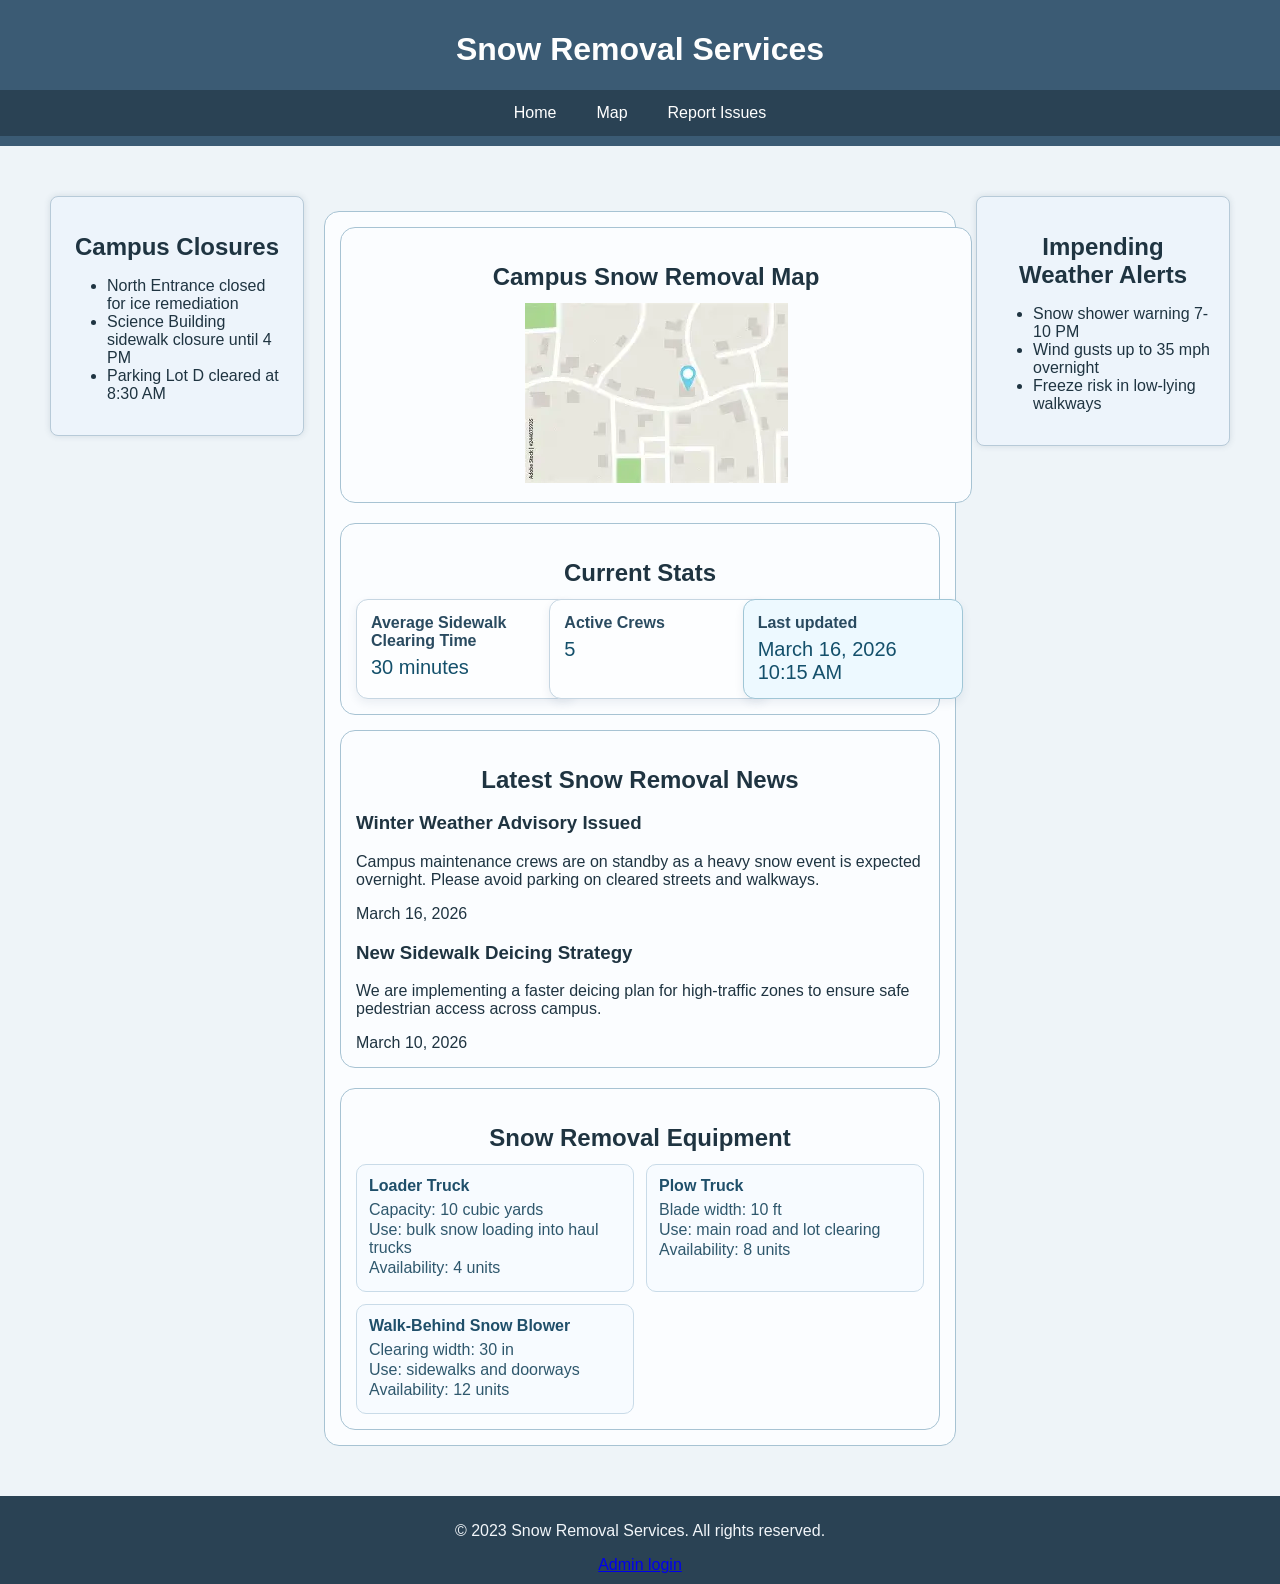
==== pages/index.html @ ed8ef7a3 "fixed all links between pages to reflect the current file structure." ====
<!DOCTYPE html>
<html lang="en">
<head>
    <meta charset="UTF-8">
    <meta name="viewport" content="width=device-width, initial-scale=1.0">
    <title>Snow Removal - Home</title>
    <link rel="stylesheet" href="../css/styles.css">
</head>
<body>
    <header>
        <h1>Snow Removal Services</h1>
        <nav>
            <ul>
                <li><a href="home.html">Home</a></li>
                <li><a href="map.html">Map</a></li>
                <li><a href="report.html">Report Issues</a></li>
            </ul>
        </nav>
    </header>
    
    <main class="dashboard">
        <aside class="sidebar left">
            <h2>Campus Closures</h2>
            <ul>
                <li>North Entrance closed for ice remediation</li>
                <li>Science Building sidewalk closure until 4 PM</li>
                <li>Parking Lot D cleared at 8:30 AM</li>
            </ul>
        </aside>

        <section class="content">
            <section class="map-thumbnail">
                <h2>Campus Snow Removal Map</h2>
                <a href="map.html">
                    <img src="../src/assets/campus-map-thumbnail.jpg" alt="Clickable map thumbnail" />
                </a>
            </section>

            <section class="stats">
                <h2>Current Stats</h2>
                <div class="stat-item-container">
                    <div class="stat-item">
                        <div class="stat-label">Average Sidewalk Clearing Time</div>
                        <div class="stat-value" id="avg-clearing-time">30 minutes</div>
                    </div>
                    <div class="stat-item">
                        <div class="stat-label">Active Crews</div>
                        <div class="stat-value" id="active-crews">5</div>
                    </div>
                    <div class="stat-item updated">
                        <div class="stat-label">Last updated</div>
                        <div class="stat-value" id="last-updated">March 16, 2026 10:15 AM</div>
                    </div>
                </div>
            </section>
            <section class="news">
            <h2>Latest Snow Removal News</h2>
            <article>
                <h3>Winter Weather Advisory Issued</h3>
                <p>Campus maintenance crews are on standby as a heavy snow event is expected overnight. Please avoid parking on cleared streets and walkways.</p>
                <time datetime="2026-03-16">March 16, 2026</time>
            </article>
            <article>
                <h3>New Sidewalk Deicing Strategy</h3>
                <p>We are implementing a faster deicing plan for high-traffic zones to ensure safe pedestrian access across campus.</p>
                <time datetime="2026-03-10">March 10, 2026</time>
            </article>
        </section>
                <section class="equipment">
            <h2>Snow Removal Equipment</h2>
            <div class="equipment-list">
                <div class="equipment-item">
                    <h4>Loader Truck</h4>
                    <p>Capacity: 10 cubic yards</p>
                    <p>Use: bulk snow loading into haul trucks</p>
                    <p>Availability: 4 units</p>
                </div>
                <div class="equipment-item">
                    <h4>Plow Truck</h4>
                    <p>Blade width: 10 ft</p>
                    <p>Use: main road and lot clearing</p>
                    <p>Availability: 8 units</p>
                </div>
                <div class="equipment-item">
                    <h4>Walk-Behind Snow Blower</h4>
                    <p>Clearing width: 30 in</p>
                    <p>Use: sidewalks and doorways</p>
                    <p>Availability: 12 units</p>
                </div>
            </div>
        </section>
        </section>

        <aside class="sidebar right">
            <h2>Impending Weather Alerts</h2>
            <ul>
                <li>Snow shower warning 7-10 PM</li>
                <li>Wind gusts up to 35 mph overnight</li>
                <li>Freeze risk in low-lying walkways</li>
            </ul>
        </aside>
    </main>

    <footer>
        <p>&copy; 2023 Snow Removal Services. All rights reserved.</p>
        <a href="admin.html">Admin login</a>
    </footer>

    <script src="../js/main.js"></script>
</body>
</html>
---- css/styles.css ----
body {
    font-family: Arial, sans-serif;
    margin: 0;
    padding: 0;
    background-color: #eef4f8;
    color: #1f3441;
}

header {
    background-color: #3b5b74;
    color: #fefefe;
    padding: 10px 0;
    text-align: center;
}

nav {
    display: flex;
    justify-content: center;
    background-color: #2a4254;
    flex-wrap: nowrap; 
    overflow-x: auto; 
    white-space: nowrap; 
}


nav a {
    display: inline-block; 
    color: white;
    padding: 14px 20px;
    text-decoration: none;
    text-align: center;
    flex-shrink: 0; 
}

nav ul {
    display: flex;
    list-style: none;
    margin: 0;
    padding: 0;
}

nav li {
    flex-shrink: 0;
}


nav a:hover {
    background-color: #d6e7f2;
    color: #1f3d4f;
}

main {
    margin: 50px;
}

main.dashboard {
    display: flex;
    align-items: flex-start;
    gap: 20px;
}

.sidebar {
    width: 220px;
    background: #edf4fb;
    border: 1px solid #b7cad8;
    border-radius: 8px;
    padding: 16px;
    box-shadow: 0 0 6px rgba(52,79,99,0.15);
}

.content {
    flex: 1;
}

section {
    border: #a7c3d3 solid 1px;
    margin-top: 15px;
    padding: 15px;
    background: #fbfdff;
    border-radius: 15px;;
}

@media (max-width: 900px) {
    main.dashboard {
        flex-direction: column;
        margin: 20px;
    }

    .sidebar {
        width: 100%;
    }
}


.container {
    padding: 20px;
}

.map-thumbnail {
    width: 100%;
    max-width: 600px;
    cursor: pointer;
    margin: 0 auto;
    text-align: center;
}

.map-key {
    margin-top: 20px;
    background: #f7fbff;
    border: 1px solid #c9dbe8;
    border-radius: 10px;
    padding: 12px;
}

.map-layout {
    display: flex;
    gap: 20px;
    align-items: flex-start;
}

/* Map takes most of the space */
#map {
    flex: 3;
    height: 500px; /* IMPORTANT: Leaflet needs height */
    border: 1px solid #a7c3d3;
    border-radius: 8px;
}

/* Key sits on the right */
#map-key {
    flex: 1;
    background: #edf4fb;
    border: 1px solid #b7cad8;
    border-radius: 8px;
    padding: 10px;
}

/* Make iframe fill nicely */
#map-key iframe {
    width: 100%;
    height: 300px;
    border: none;
}

.stats {
    display: block;
    margin-top: 20px;
}

.equipment {
    margin-top: 20px;
}

.equipment-list {
    display: grid;
    grid-template-columns: repeat(auto-fit, minmax(190px, 1fr));
    gap: 12px;
}

.equipment-item {
    background: #f7fbff;
    border: 1px solid #c9dbe8;
    border-radius: 10px;
    padding: 12px;
}

.equipment-item h4 {
    margin: 0 0 6px 0;
    color: #1f4f6a;
}

.equipment-item p {
    margin: 2px 0;
    color: #2f586d;
}

h2 {
    text-align: center;
    margin-bottom: 12px;
}

.stat-item-container {
    display: grid;
    grid-template-columns: repeat(3, minmax(0, 1fr));
    gap: 12px;
    width: 100%;
}

.stat-item {
    background-color: #fdfeff;
    border: 1px solid #c6d6e2;
    border-radius: 12px;
    padding: 14px;
    width: calc(33% - 8px);
    min-width: 190px;
    box-shadow: 0 4px 10px rgba(41,70,96,0.08);
}

.stat-item .stat-label {
    font-weight: 700;
    color: #2a4b60;
    margin-bottom: 6px;
}

.stat-item .stat-value {
    font-size: 1.25em;
    color: #14506b;
}

.stat-item.updated {
    background-color: #edf9ff;
    border-color: #a0c6d6;
}

footer {
    text-align: center;
    padding: 10px 0;
    background-color: #2a4254;
    color: #f1f5f9;
    position: relative;
    bottom: 0;
    width: 100%;
}

.error-message {
    color: red;
    font-size: 0.9em;
    margin-left: 5px;
}

form label {
    vertical-align: top;
}

form input,
form select,
form textarea {
    vertical-align: top;
}
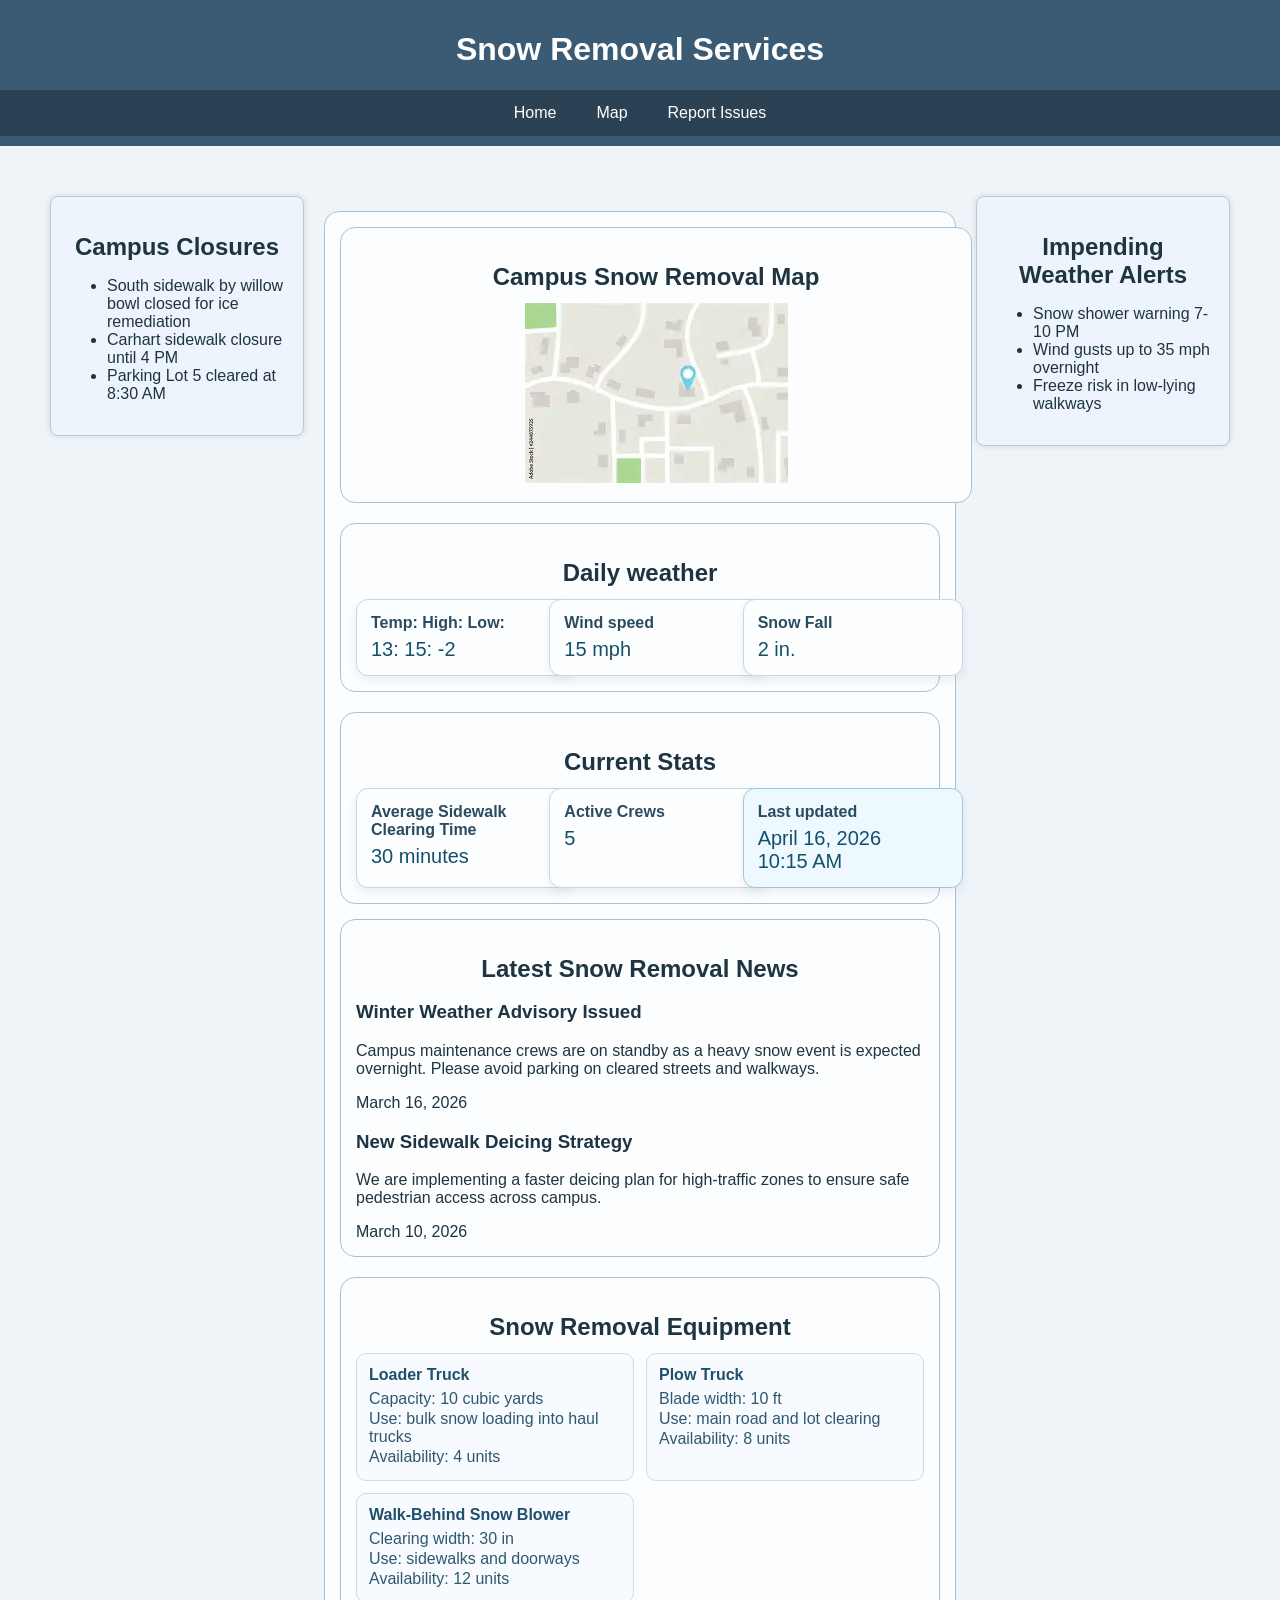
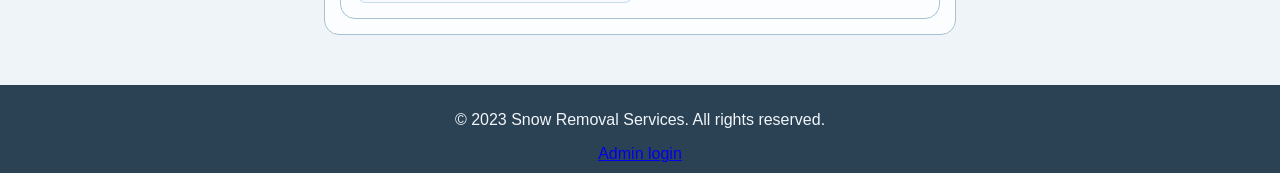
==== commit 9be3a6f0: "added weather stats to home and update map-key" ====
--- a/pages/index.html
+++ b/pages/index.html
@@ -1,3 +1,6 @@
+<!-- *Author: Ethan McEvoy
+     *Date: 2024-06-01      -->
+     
 <!DOCTYPE html>
 <html lang="en">
 <head>
@@ -22,9 +25,9 @@
         <aside class="sidebar left">
             <h2>Campus Closures</h2>
             <ul>
-                <li>North Entrance closed for ice remediation</li>
-                <li>Science Building sidewalk closure until 4 PM</li>
-                <li>Parking Lot D cleared at 8:30 AM</li>
+                <li>South sidewalk by willow bowl closed for ice remediation</li>
+                <li>Carhart sidewalk closure until 4 PM</li>
+                <li>Parking Lot 5 cleared at 8:30 AM</li>
             </ul>
         </aside>
 
@@ -35,7 +38,23 @@
                     <img src="../src/assets/campus-map-thumbnail.jpg" alt="Clickable map thumbnail" />
                 </a>
             </section>
-
+             <section class="stats">
+                <h2>Daily weather</h2>
+                <div class="stat-item-container">
+                    <div class="stat-item">
+                        <div class="stat-label">Temp: High: Low:</div>
+                        <div class="stat-value" id="avg-clearing-time">13: 15: -2</div>
+                    </div>
+                    <div class="stat-item">
+                        <div class="stat-label">Wind speed</div>
+                        <div class="stat-value" id="active-crews">15 mph</div>
+                    </div>
+                    <div class="stat-item">
+                        <div class="stat-label">Snow Fall</div>
+                        <div class="stat-value" id="last-updated">2 in.</div>
+                    </div>
+                </div>
+            </section>
             <section class="stats">
                 <h2>Current Stats</h2>
                 <div class="stat-item-container">
@@ -49,7 +68,7 @@
                     </div>
                     <div class="stat-item updated">
                         <div class="stat-label">Last updated</div>
-                        <div class="stat-value" id="last-updated">March 16, 2026 10:15 AM</div>
+                        <div class="stat-value" id="last-updated">April 16, 2026 </br> 10:15 AM</div>
                     </div>
                 </div>
             </section>
--- a/css/styles.css
+++ b/css/styles.css
@@ -1,3 +1,8 @@
+/**
+    *Author: Ethan McEvoy
+    *Date: 2024-06-01
+**/
+
 body {
     font-family: Arial, sans-serif;
     margin: 0;
